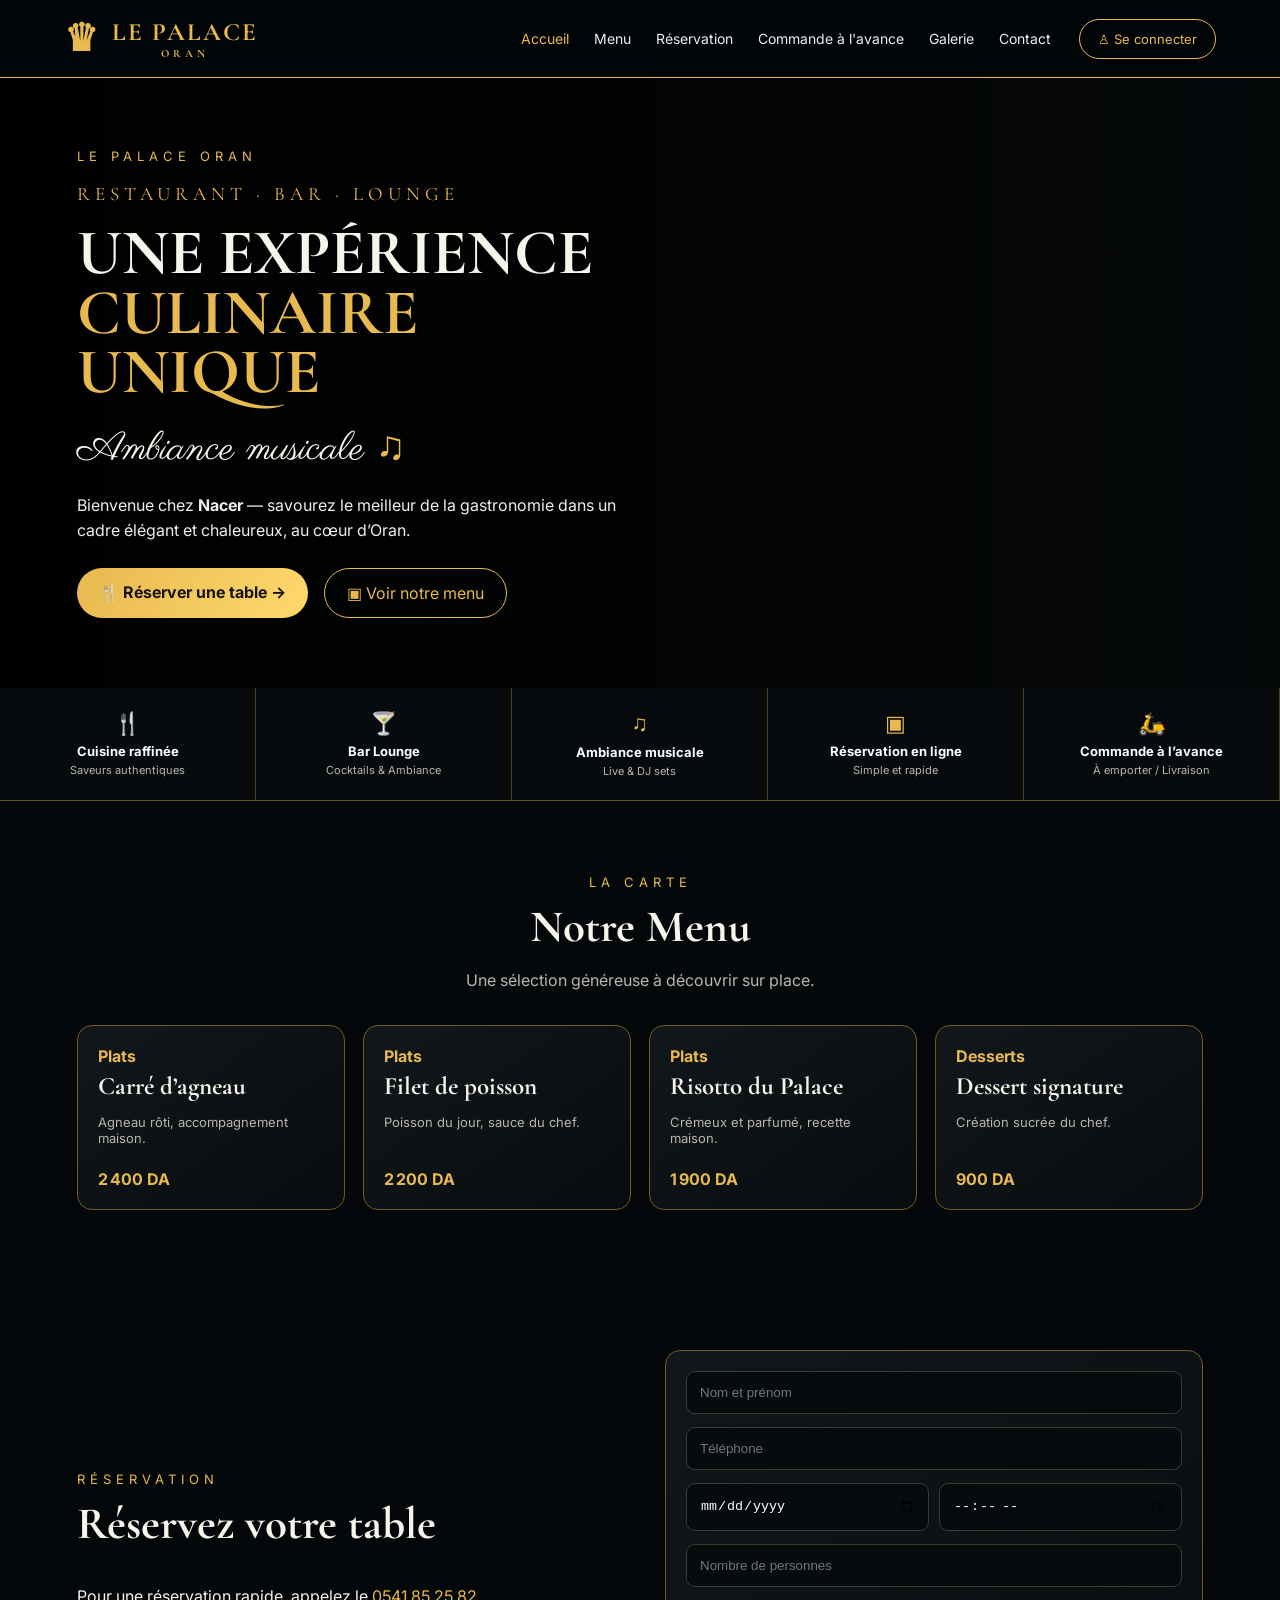
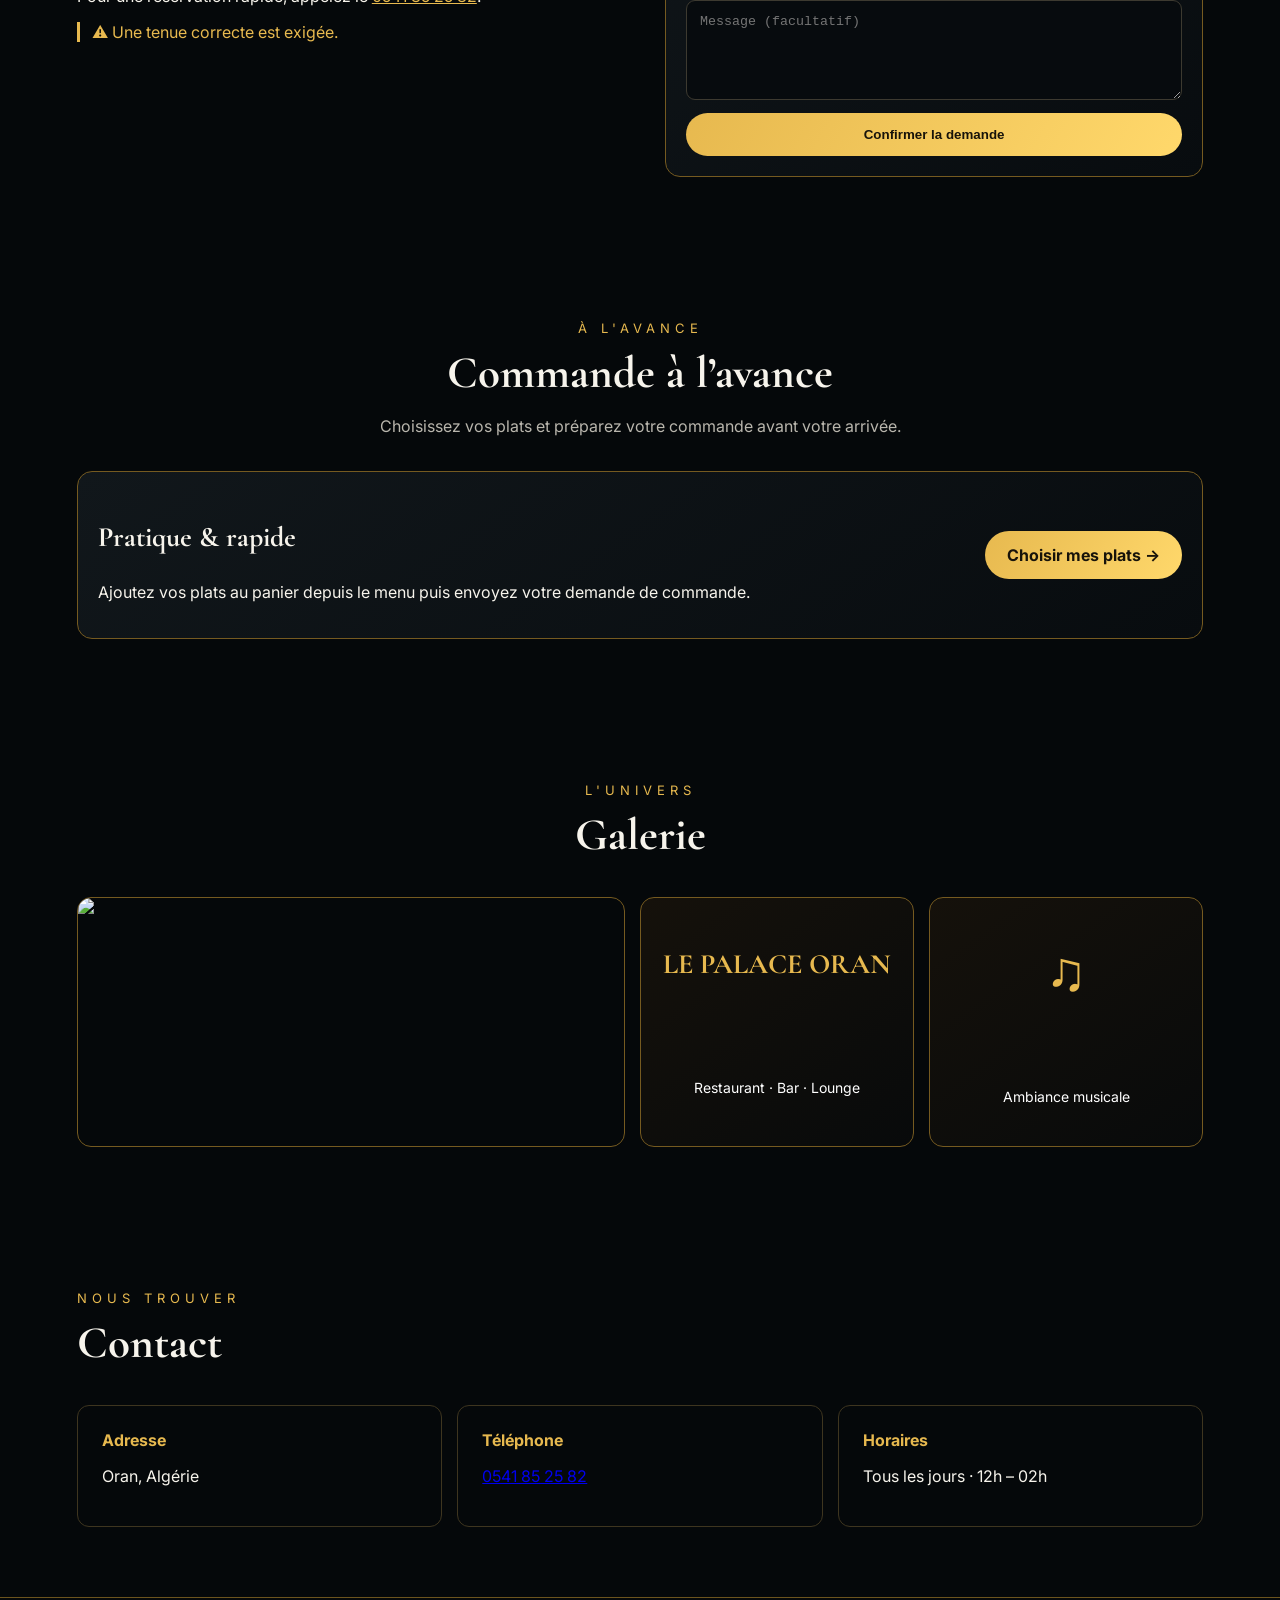
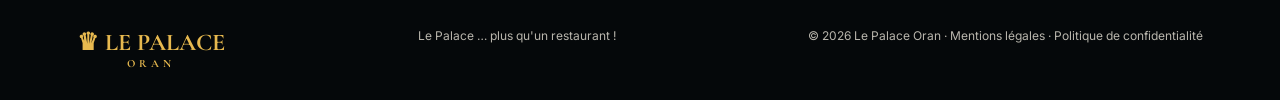
==== index.html @ 6c539586 "Add files via upload" ====
<!doctype html>
<html lang="fr">
<head>
<meta charset="utf-8">
<meta name="viewport" content="width=device-width,initial-scale=1">
<title>Le Palace Oran — Restaurant · Bar · Lounge</title>
<link rel="stylesheet" href="style.css">
</head>
<body>
<header class="nav">
  <a class="brand" href="#accueil"><span class="crown">♛</span><span>LE PALACE<small>ORAN</small></span></a>
  <nav>
    <a class="active" href="#accueil">Accueil</a><a href="#menu">Menu</a><a href="#reservation">Réservation</a>
    <a href="#commande">Commande à l'avance</a><a href="#galerie">Galerie</a><a href="#contact">Contact</a>
  </nav>
  <a class="login" href="../caisse/index.html">♙ Se connecter</a>
</header>

<main>
<section id="accueil" class="hero">
  <div class="hero-overlay"></div>
  <div class="hero-content">
    <div class="eyebrow">LE PALACE ORAN</div>
    <div class="sub">RESTAURANT · BAR · LOUNGE</div>
    <h1>UNE EXPÉRIENCE<br><span>CULINAIRE UNIQUE</span></h1>
    <div class="script">Ambiance musicale <b>♫</b></div>
    <p>Bienvenue chez <strong>Nacer</strong> — savourez le meilleur de la gastronomie dans un cadre élégant et chaleureux, au cœur d’Oran.</p>
    <div class="actions"><a class="btn gold" href="#reservation">🍴 Réserver une table →</a><a class="btn" href="#menu">▣ Voir notre menu</a></div>
  </div>
</section>

<section class="features">
  <div>🍴 <strong>Cuisine raffinée</strong><small>Saveurs authentiques</small></div>
  <div>🍸 <strong>Bar Lounge</strong><small>Cocktails & Ambiance</small></div>
  <div>♫ <strong>Ambiance musicale</strong><small>Live & DJ sets</small></div>
  <div>▣ <strong>Réservation en ligne</strong><small>Simple et rapide</small></div>
  <div>🛵 <strong>Commande à l’avance</strong><small>À emporter / Livraison</small></div>
</section>

<section id="menu" class="section">
  <div class="section-head"><span>LA CARTE</span><h2>Notre Menu</h2><p>Une sélection généreuse à découvrir sur place.</p></div>
  <div id="menuGrid" class="cards"></div>
</section>

<section id="reservation" class="section split">
  <div><div class="section-head left"><span>RÉSERVATION</span><h2>Réservez votre table</h2></div>
  <p>Pour une réservation rapide, appelez le <a class="phone" href="tel:0541852582">0541 85 25 82</a>.</p>
  <p class="notice">⚠️ Une tenue correcte est exigée.</p></div>
  <form id="reservationForm" class="panel">
    <input required placeholder="Nom et prénom">
    <input required type="tel" placeholder="Téléphone">
    <div class="row"><input required type="date"><input required type="time"></div>
    <input required type="number" min="1" max="30" placeholder="Nombre de personnes">
    <textarea placeholder="Message (facultatif)"></textarea>
    <button class="btn gold" type="submit">Confirmer la demande</button>
  </form>
</section>

<section id="commande" class="section">
  <div class="section-head"><span>À L'AVANCE</span><h2>Commande à l’avance</h2><p>Choisissez vos plats et préparez votre commande avant votre arrivée.</p></div>
  <div class="order-box"><div><h3>Pratique & rapide</h3><p>Ajoutez vos plats au panier depuis le menu puis envoyez votre demande de commande.</p></div><a class="btn gold" href="#menu">Choisir mes plats →</a></div>
</section>

<section id="galerie" class="section">
  <div class="section-head"><span>L'UNIVERS</span><h2>Galerie</h2></div>
  <div class="gallery"><img src="assets/facade-originale.jpg"><div class="gallery-card">LE PALACE ORAN<br><small>Restaurant · Bar · Lounge</small></div><div class="gallery-card music">♫<br><small>Ambiance musicale</small></div></div>
</section>

<section id="contact" class="section contact">
  <div class="section-head left"><span>NOUS TROUVER</span><h2>Contact</h2></div>
  <div class="contact-grid"><div><b>Adresse</b><p>Oran, Algérie</p></div><div><b>Téléphone</b><p><a href="tel:0541852582">0541 85 25 82</a></p></div><div><b>Horaires</b><p>Tous les jours · 12h – 02h</p></div></div>
</section>
</main>

<footer><div class="footer-brand">♛ LE PALACE <small>ORAN</small></div><div>Le Palace … plus qu'un restaurant !</div><div>© 2026 Le Palace Oran · Mentions légales · Politique de confidentialité</div></footer>
<script src="client.js"></script>
</body>
</html>
---- style.css ----
@import url('https://fonts.googleapis.com/css2?family=Cormorant+Garamond:wght@500;600;700&family=Inter:wght@400;500;600;700&family=Parisienne&display=swap');
:root{--bg:#05080a;--panel:#0b1014;--gold:#e7b94f;--gold2:#ffd86b;--text:#f7f4ec;--muted:#b9b6ad;--line:#806323}
*{box-sizing:border-box}html{scroll-behavior:smooth}body{margin:0;background:var(--bg);color:var(--text);font-family:Inter,Arial,sans-serif}.nav{height:78px;display:flex;align-items:center;gap:28px;padding:0 5%;position:sticky;top:0;z-index:10;background:rgba(3,6,8,.96);border-bottom:1px solid var(--gold)}.brand{display:flex;align-items:center;gap:12px;color:var(--gold);text-decoration:none;font-family:"Cormorant Garamond",serif;font-size:25px;font-weight:700;letter-spacing:2px}.brand small,.footer-brand small{display:block;font-size:11px;text-align:center;letter-spacing:4px}.crown{font-size:38px}.nav nav{display:flex;gap:25px;margin-left:auto}.nav nav a{color:#eee;text-decoration:none;font-size:14px}.nav nav a:hover,.nav nav .active{color:var(--gold)}.login{border:1px solid var(--gold);border-radius:30px;padding:11px 18px;color:var(--gold);text-decoration:none;font-size:13px}.hero{min-height:530px;background:url("assets/facade-originale.jpg") center/cover;position:relative;display:flex;align-items:center}.hero-overlay{position:absolute;inset:0;background:linear-gradient(90deg,rgba(0,0,0,.9) 0%,rgba(0,0,0,.63) 43%,rgba(0,0,0,.08) 100%)}.hero-content{position:relative;z-index:1;max-width:720px;padding:70px 6%}.eyebrow,.section-head>span{color:var(--gold);letter-spacing:5px;font-size:13px}.sub{margin:18px 0;color:var(--gold);letter-spacing:5px;font-family:"Cormorant Garamond";font-size:19px}.hero h1{font:700 clamp(42px,5vw,68px)/.93 "Cormorant Garamond";margin:0}.hero h1 span{color:var(--gold)}.script{font:40px Parisienne,cursive;margin:20px 0 8px}.script b{color:var(--gold)}.hero p{max-width:580px;color:#eee;line-height:1.6}.actions{display:flex;gap:16px;flex-wrap:wrap;margin-top:24px}.btn{display:inline-block;padding:14px 22px;border:1px solid var(--gold);border-radius:30px;color:var(--gold);background:transparent;text-decoration:none;cursor:pointer}.btn.gold{background:linear-gradient(120deg,var(--gold),var(--gold2));color:#17130a;border:0;font-weight:700}.features{display:grid;grid-template-columns:repeat(5,1fr);gap:0;border-bottom:1px solid #6c541d;background:#070b0e}.features div{padding:22px 15px;text-align:center;border-right:1px solid #4e401e;color:var(--gold);font-size:22px}.features strong{display:block;font-size:13px;color:#fff;margin-top:7px}.features small{display:block;font-size:11px;color:var(--muted);margin-top:4px}.section{padding:70px 6%;max-width:1400px;margin:auto}.section-head{text-align:center;margin-bottom:35px}.section-head.left{text-align:left}.section-head h2{font:700 45px "Cormorant Garamond";margin:8px 0}.section-head p{color:var(--muted)}.cards{display:grid;grid-template-columns:repeat(4,1fr);gap:18px}.menu-card,.panel,.order-box{background:linear-gradient(145deg,#11171b,#080c0f);border:1px solid #755a20;border-radius:15px;padding:20px}.menu-card h3{font-family:"Cormorant Garamond";font-size:25px;margin:5px 0}.menu-card p{color:var(--muted);min-height:42px;font-size:13px}.price{color:var(--gold);font-weight:700}.split{display:grid;grid-template-columns:1fr 1fr;gap:50px;align-items:center}.panel{display:grid;gap:13px}.panel input,.panel textarea{width:100%;background:#070b0e;border:1px solid #3d3a30;color:#fff;border-radius:9px;padding:13px}.panel textarea{min-height:100px}.row{display:grid;grid-template-columns:1fr 1fr;gap:10px}.phone{color:var(--gold)}.notice{color:var(--gold);border-left:3px solid var(--gold);padding-left:12px}.order-box{display:flex;justify-content:space-between;align-items:center;gap:20px}.order-box h3{font:700 28px "Cormorant Garamond"}.gallery{display:grid;grid-template-columns:2fr 1fr 1fr;gap:15px}.gallery img,.gallery-card{min-height:250px;width:100%;border-radius:14px;border:1px solid #755a20;object-fit:cover}.gallery-card{display:grid;place-items:center;text-align:center;background:linear-gradient(145deg,#15110b,#080a0b);font:700 28px "Cormorant Garamond";color:var(--gold)}.gallery-card small{font:14px Inter;color:#fff}.music{font-size:55px}.contact-grid{display:grid;grid-template-columns:repeat(3,1fr);gap:15px}.contact-grid>div{padding:24px;border:1px solid #3e351f;border-radius:12px}.contact-grid b{color:var(--gold)}footer{border-top:1px solid #6c541d;padding:30px 6%;display:flex;justify-content:space-between;gap:20px;flex-wrap:wrap;color:var(--muted);font-size:12px}.footer-brand{font:700 24px "Cormorant Garamond";color:var(--gold)}@media(max-width:900px){.nav{height:auto;min-height:72px;flex-wrap:wrap;padding:12px 4%}.nav nav{order:3;width:100%;overflow:auto;padding-bottom:5px}.features{grid-template-columns:1fr 1fr}.cards{grid-template-columns:1fr 1fr}.split{grid-template-columns:1fr}.gallery{grid-template-columns:1fr}.contact-grid{grid-template-columns:1fr}}@media(max-width:560px){.cards{grid-template-columns:1fr}.hero{min-height:620px}.hero-content{padding:55px 6%}.hero h1{font-size:43px}.features{grid-template-columns:1fr}.nav nav{gap:16px}.nav nav a{white-space:nowrap}.login{display:none}}
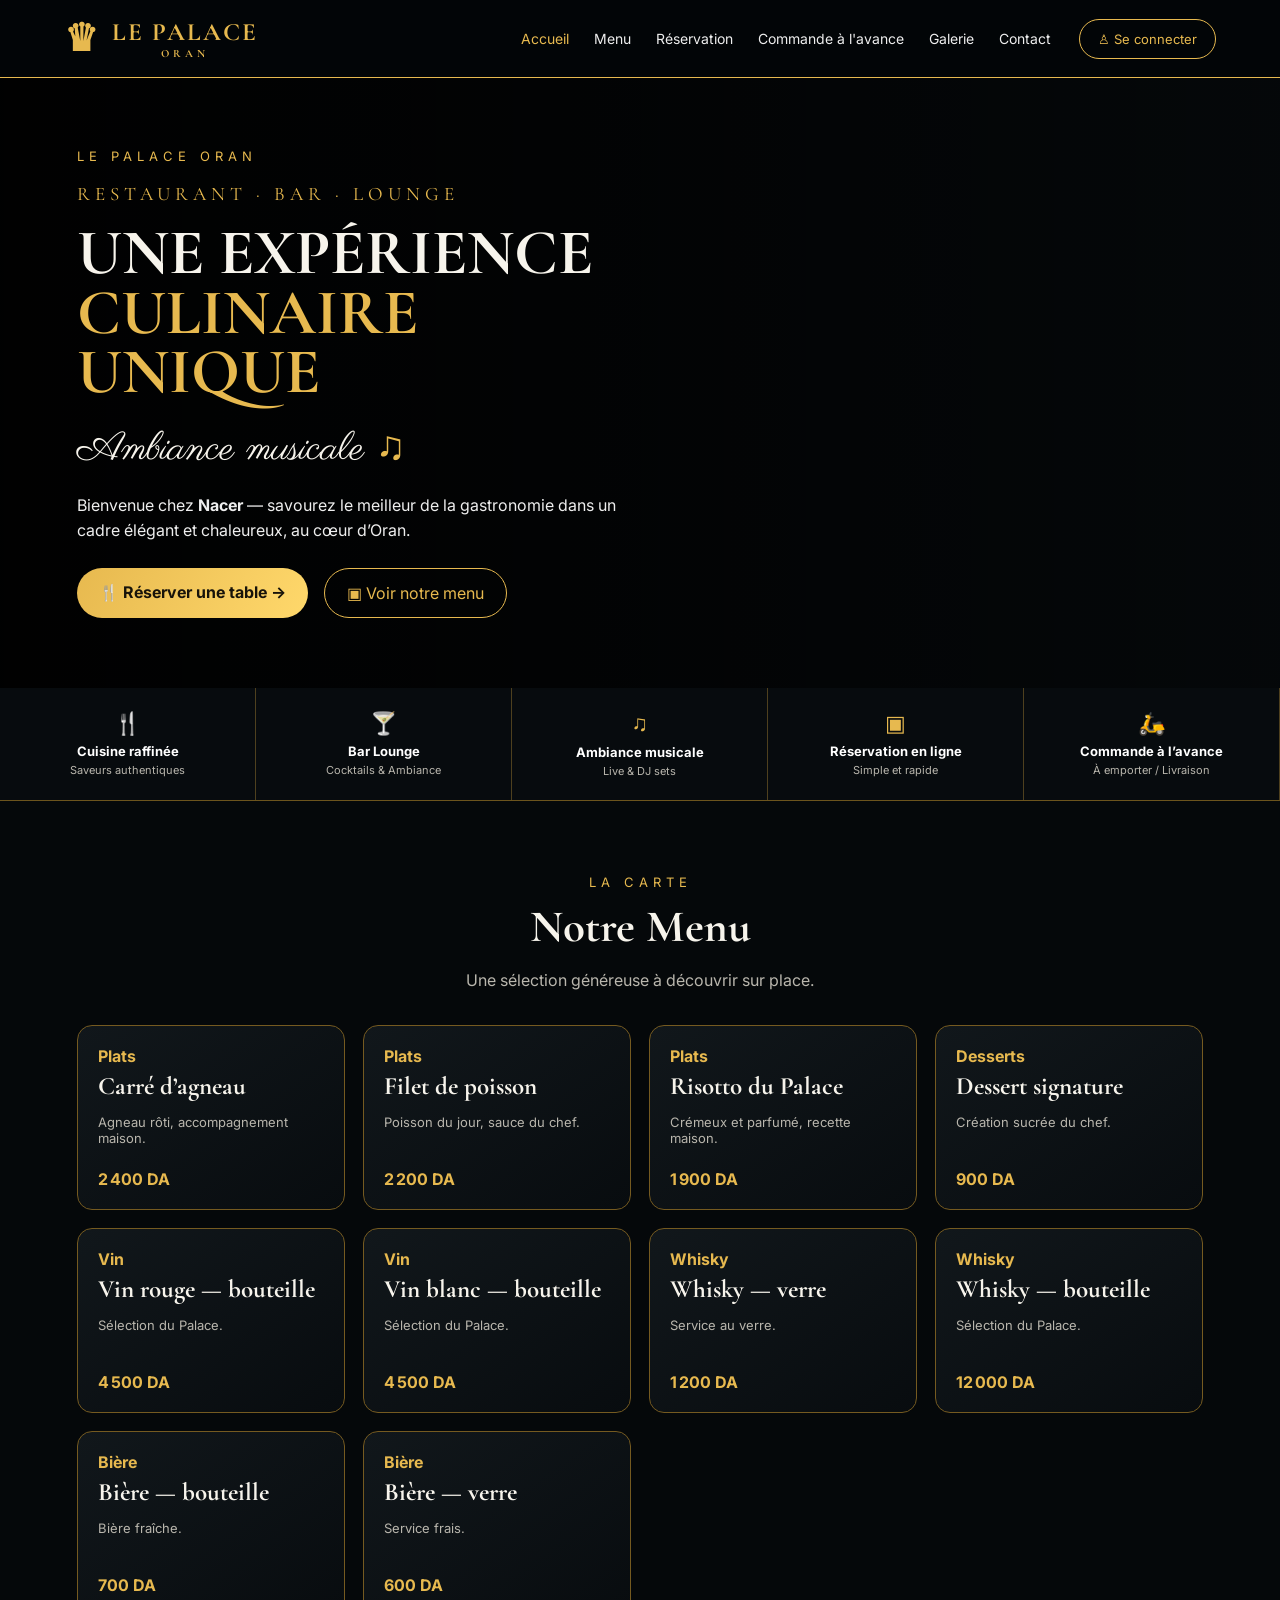
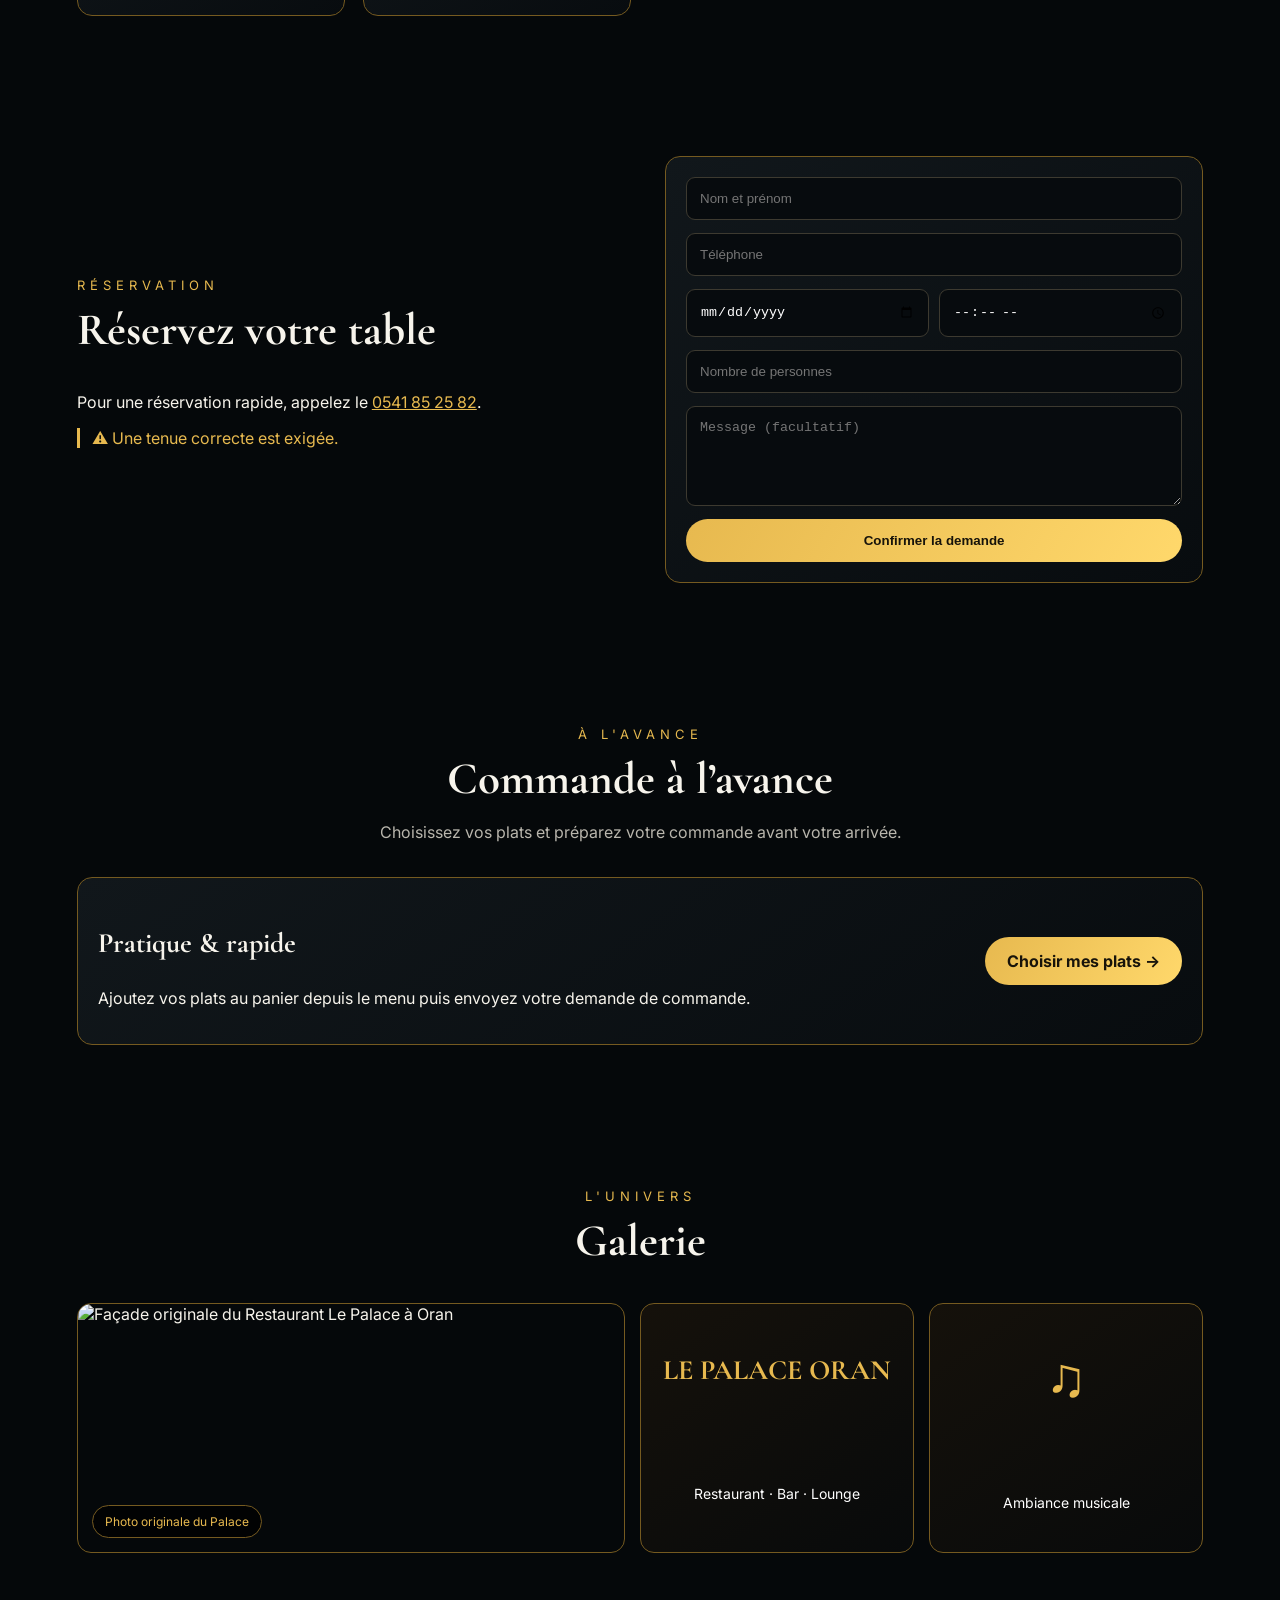
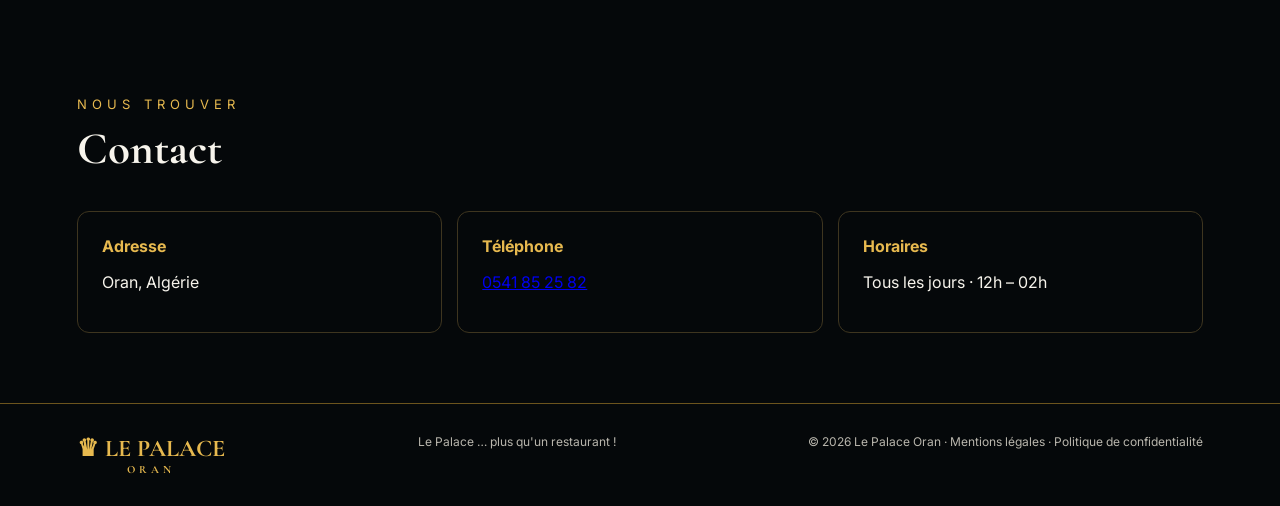
==== commit 14a2e640: "Add files via upload" ====
--- a/index.html
+++ b/index.html
@@ -13,7 +13,7 @@
     <a class="active" href="#accueil">Accueil</a><a href="#menu">Menu</a><a href="#reservation">Réservation</a>
     <a href="#commande">Commande à l'avance</a><a href="#galerie">Galerie</a><a href="#contact">Contact</a>
   </nav>
-  <a class="login" href="../caisse/index.html">♙ Se connecter</a>
+  <a class="login" href="caisse/index.html">♙ Se connecter</a>
 </header>
 
 <main>
@@ -63,7 +63,7 @@
 
 <section id="galerie" class="section">
   <div class="section-head"><span>L'UNIVERS</span><h2>Galerie</h2></div>
-  <div class="gallery"><img src="assets/facade-originale.jpg"><div class="gallery-card">LE PALACE ORAN<br><small>Restaurant · Bar · Lounge</small></div><div class="gallery-card music">♫<br><small>Ambiance musicale</small></div></div>
+  <div class="gallery"><div class="gallery-photo"><img src="assets/facade-originale.jpg" alt="Façade originale du Restaurant Le Palace à Oran"><span>Photo originale du Palace</span></div><div class="gallery-card">LE PALACE ORAN<br><small>Restaurant · Bar · Lounge</small></div><div class="gallery-card music">♫<br><small>Ambiance musicale</small></div></div>
 </section>
 
 <section id="contact" class="section contact">
--- a/style.css
+++ b/style.css
@@ -1,3 +1,4 @@
 @import url('https://fonts.googleapis.com/css2?family=Cormorant+Garamond:wght@500;600;700&family=Inter:wght@400;500;600;700&family=Parisienne&display=swap');
 :root{--bg:#05080a;--panel:#0b1014;--gold:#e7b94f;--gold2:#ffd86b;--text:#f7f4ec;--muted:#b9b6ad;--line:#806323}
-*{box-sizing:border-box}html{scroll-behavior:smooth}body{margin:0;background:var(--bg);color:var(--text);font-family:Inter,Arial,sans-serif}.nav{height:78px;display:flex;align-items:center;gap:28px;padding:0 5%;position:sticky;top:0;z-index:10;background:rgba(3,6,8,.96);border-bottom:1px solid var(--gold)}.brand{display:flex;align-items:center;gap:12px;color:var(--gold);text-decoration:none;font-family:"Cormorant Garamond",serif;font-size:25px;font-weight:700;letter-spacing:2px}.brand small,.footer-brand small{display:block;font-size:11px;text-align:center;letter-spacing:4px}.crown{font-size:38px}.nav nav{display:flex;gap:25px;margin-left:auto}.nav nav a{color:#eee;text-decoration:none;font-size:14px}.nav nav a:hover,.nav nav .active{color:var(--gold)}.login{border:1px solid var(--gold);border-radius:30px;padding:11px 18px;color:var(--gold);text-decoration:none;font-size:13px}.hero{min-height:530px;background:url("assets/facade-originale.jpg") center/cover;position:relative;display:flex;align-items:center}.hero-overlay{position:absolute;inset:0;background:linear-gradient(90deg,rgba(0,0,0,.9) 0%,rgba(0,0,0,.63) 43%,rgba(0,0,0,.08) 100%)}.hero-content{position:relative;z-index:1;max-width:720px;padding:70px 6%}.eyebrow,.section-head>span{color:var(--gold);letter-spacing:5px;font-size:13px}.sub{margin:18px 0;color:var(--gold);letter-spacing:5px;font-family:"Cormorant Garamond";font-size:19px}.hero h1{font:700 clamp(42px,5vw,68px)/.93 "Cormorant Garamond";margin:0}.hero h1 span{color:var(--gold)}.script{font:40px Parisienne,cursive;margin:20px 0 8px}.script b{color:var(--gold)}.hero p{max-width:580px;color:#eee;line-height:1.6}.actions{display:flex;gap:16px;flex-wrap:wrap;margin-top:24px}.btn{display:inline-block;padding:14px 22px;border:1px solid var(--gold);border-radius:30px;color:var(--gold);background:transparent;text-decoration:none;cursor:pointer}.btn.gold{background:linear-gradient(120deg,var(--gold),var(--gold2));color:#17130a;border:0;font-weight:700}.features{display:grid;grid-template-columns:repeat(5,1fr);gap:0;border-bottom:1px solid #6c541d;background:#070b0e}.features div{padding:22px 15px;text-align:center;border-right:1px solid #4e401e;color:var(--gold);font-size:22px}.features strong{display:block;font-size:13px;color:#fff;margin-top:7px}.features small{display:block;font-size:11px;color:var(--muted);margin-top:4px}.section{padding:70px 6%;max-width:1400px;margin:auto}.section-head{text-align:center;margin-bottom:35px}.section-head.left{text-align:left}.section-head h2{font:700 45px "Cormorant Garamond";margin:8px 0}.section-head p{color:var(--muted)}.cards{display:grid;grid-template-columns:repeat(4,1fr);gap:18px}.menu-card,.panel,.order-box{background:linear-gradient(145deg,#11171b,#080c0f);border:1px solid #755a20;border-radius:15px;padding:20px}.menu-card h3{font-family:"Cormorant Garamond";font-size:25px;margin:5px 0}.menu-card p{color:var(--muted);min-height:42px;font-size:13px}.price{color:var(--gold);font-weight:700}.split{display:grid;grid-template-columns:1fr 1fr;gap:50px;align-items:center}.panel{display:grid;gap:13px}.panel input,.panel textarea{width:100%;background:#070b0e;border:1px solid #3d3a30;color:#fff;border-radius:9px;padding:13px}.panel textarea{min-height:100px}.row{display:grid;grid-template-columns:1fr 1fr;gap:10px}.phone{color:var(--gold)}.notice{color:var(--gold);border-left:3px solid var(--gold);padding-left:12px}.order-box{display:flex;justify-content:space-between;align-items:center;gap:20px}.order-box h3{font:700 28px "Cormorant Garamond"}.gallery{display:grid;grid-template-columns:2fr 1fr 1fr;gap:15px}.gallery img,.gallery-card{min-height:250px;width:100%;border-radius:14px;border:1px solid #755a20;object-fit:cover}.gallery-card{display:grid;place-items:center;text-align:center;background:linear-gradient(145deg,#15110b,#080a0b);font:700 28px "Cormorant Garamond";color:var(--gold)}.gallery-card small{font:14px Inter;color:#fff}.music{font-size:55px}.contact-grid{display:grid;grid-template-columns:repeat(3,1fr);gap:15px}.contact-grid>div{padding:24px;border:1px solid #3e351f;border-radius:12px}.contact-grid b{color:var(--gold)}footer{border-top:1px solid #6c541d;padding:30px 6%;display:flex;justify-content:space-between;gap:20px;flex-wrap:wrap;color:var(--muted);font-size:12px}.footer-brand{font:700 24px "Cormorant Garamond";color:var(--gold)}@media(max-width:900px){.nav{height:auto;min-height:72px;flex-wrap:wrap;padding:12px 4%}.nav nav{order:3;width:100%;overflow:auto;padding-bottom:5px}.features{grid-template-columns:1fr 1fr}.cards{grid-template-columns:1fr 1fr}.split{grid-template-columns:1fr}.gallery{grid-template-columns:1fr}.contact-grid{grid-template-columns:1fr}}@media(max-width:560px){.cards{grid-template-columns:1fr}.hero{min-height:620px}.hero-content{padding:55px 6%}.hero h1{font-size:43px}.features{grid-template-columns:1fr}.nav nav{gap:16px}.nav nav a{white-space:nowrap}.login{display:none}}
+*{box-sizing:border-box}html{scroll-behavior:smooth}body{margin:0;background:var(--bg);color:var(--text);font-family:Inter,Arial,sans-serif}.nav{height:78px;display:flex;align-items:center;gap:28px;padding:0 5%;position:sticky;top:0;z-index:10;background:rgba(3,6,8,.96);border-bottom:1px solid var(--gold)}.brand{display:flex;align-items:center;gap:12px;color:var(--gold);text-decoration:none;font-family:"Cormorant Garamond",serif;font-size:25px;font-weight:700;letter-spacing:2px}.brand small,.footer-brand small{display:block;font-size:11px;text-align:center;letter-spacing:4px}.crown{font-size:38px}.nav nav{display:flex;gap:25px;margin-left:auto}.nav nav a{color:#eee;text-decoration:none;font-size:14px}.nav nav a:hover,.nav nav .active{color:var(--gold)}.login{border:1px solid var(--gold);border-radius:30px;padding:11px 18px;color:var(--gold);text-decoration:none;font-size:13px}.hero{min-height:530px;background:url("assets/facade-originale.jpg") center/cover;position:relative;display:flex;align-items:center}.hero-overlay{position:absolute;inset:0;background:linear-gradient(90deg,rgba(0,0,0,.9) 0%,rgba(0,0,0,.63) 43%,rgba(0,0,0,.08) 100%)}.hero-content{position:relative;z-index:1;max-width:720px;padding:70px 6%}.eyebrow,.section-head>span{color:var(--gold);letter-spacing:5px;font-size:13px}.sub{margin:18px 0;color:var(--gold);letter-spacing:5px;font-family:"Cormorant Garamond";font-size:19px}.hero h1{font:700 clamp(42px,5vw,68px)/.93 "Cormorant Garamond";margin:0}.hero h1 span{color:var(--gold)}.script{font:40px Parisienne,cursive;margin:20px 0 8px}.script b{color:var(--gold)}.hero p{max-width:580px;color:#eee;line-height:1.6}.actions{display:flex;gap:16px;flex-wrap:wrap;margin-top:24px}.btn{display:inline-block;padding:14px 22px;border:1px solid var(--gold);border-radius:30px;color:var(--gold);background:transparent;text-decoration:none;cursor:pointer}.btn.gold{background:linear-gradient(120deg,var(--gold),var(--gold2));color:#17130a;border:0;font-weight:700}.features{display:grid;grid-template-columns:repeat(5,1fr);gap:0;border-bottom:1px solid #6c541d;background:#070b0e}.features div{padding:22px 15px;text-align:center;border-right:1px solid #4e401e;color:var(--gold);font-size:22px}.features strong{display:block;font-size:13px;color:#fff;margin-top:7px}.features small{display:block;font-size:11px;color:var(--muted);margin-top:4px}.section{padding:70px 6%;max-width:1400px;margin:auto}.section-head{text-align:center;margin-bottom:35px}.section-head.left{text-align:left}.section-head h2{font:700 45px "Cormorant Garamond";margin:8px 0}.section-head p{color:var(--muted)}.cards{display:grid;grid-template-columns:repeat(4,1fr);gap:18px}.menu-card,.panel,.order-box{background:linear-gradient(145deg,#11171b,#080c0f);border:1px solid #755a20;border-radius:15px;padding:20px}.menu-card h3{font-family:"Cormorant Garamond";font-size:25px;margin:5px 0}.menu-card p{color:var(--muted);min-height:42px;font-size:13px}.price{color:var(--gold);font-weight:700}.split{display:grid;grid-template-columns:1fr 1fr;gap:50px;align-items:center}.panel{display:grid;gap:13px}.panel input,.panel textarea{width:100%;background:#070b0e;border:1px solid #3d3a30;color:#fff;border-radius:9px;padding:13px}.panel textarea{min-height:100px}.row{display:grid;grid-template-columns:1fr 1fr;gap:10px}.phone{color:var(--gold)}.notice{color:var(--gold);border-left:3px solid var(--gold);padding-left:12px}.order-box{display:flex;justify-content:space-between;align-items:center;gap:20px}.order-box h3{font:700 28px "Cormorant Garamond"}.gallery{display:grid;grid-template-columns:2fr 1fr 1fr;gap:15px}.gallery-photo{position:relative;min-height:250px;border-radius:14px;overflow:hidden;border:1px solid #755a20}.gallery-photo img{width:100%;height:100%;display:block;object-fit:cover}.gallery-photo span{position:absolute;left:14px;bottom:14px;background:rgba(0,0,0,.72);border:1px solid #755a20;color:var(--gold);padding:8px 12px;border-radius:20px;font-size:12px}.gallery-card{min-height:250px;width:100%;border-radius:14px;border:1px solid #755a20;object-fit:cover}.gallery-card{display:grid;place-items:center;text-align:center;background:linear-gradient(145deg,#15110b,#080a0b);font:700 28px "Cormorant Garamond";color:var(--gold)}.gallery-card small{font:14px Inter;color:#fff}.music{font-size:55px}.contact-grid{display:grid;grid-template-columns:repeat(3,1fr);gap:15px}.contact-grid>div{padding:24px;border:1px solid #3e351f;border-radius:12px}.contact-grid b{color:var(--gold)}footer{border-top:1px solid #6c541d;padding:30px 6%;display:flex;justify-content:space-between;gap:20px;flex-wrap:wrap;color:var(--muted);font-size:12px}.footer-brand{font:700 24px "Cormorant Garamond";color:var(--gold)}@media(max-width:900px){.nav{height:auto;min-height:72px;flex-wrap:wrap;padding:12px 4%}.nav nav{order:3;width:100%;overflow:auto;padding-bottom:5px}.features{grid-template-columns:1fr 1fr}.cards{grid-template-columns:1fr 1fr}.split{grid-template-columns:1fr}.gallery{grid-template-columns:1fr}.contact-grid{grid-template-columns:1fr}}@media(max-width:560px){.cards{grid-template-columns:1fr}.hero{min-height:620px}.hero-content{padding:55px 6%}.hero h1{font-size:43px}.features{grid-template-columns:1fr}.nav nav{gap:16px}.nav nav a{white-space:nowrap}.login{display:none}}
+.gold-title{font:700 30px "Cormorant Garamond";color:var(--gold)}.order-layout{display:grid;grid-template-columns:2fr 1fr;gap:22px}.order-layout section{padding:0}.order-layout .cards{grid-template-columns:repeat(2,1fr)}.menu-card .add{margin-top:14px;width:100%}.cart{position:sticky;top:95px;height:max-content}.cart-line{display:grid;grid-template-columns:1fr auto auto auto;gap:6px;align-items:center;border-bottom:1px solid #2b2922;padding:10px 0;font-size:13px}.cart-line button{background:#111;color:var(--gold);border:1px solid #55451d;border-radius:6px}.cart-total{margin:18px 0;padding:15px 0;border-top:1px solid #755a20;border-bottom:1px solid #755a20;color:#fff}.cart-total strong{color:var(--gold);float:right}.small-note{font-size:12px;color:var(--muted);line-height:1.5}@media(max-width:900px){.order-layout{grid-template-columns:1fr}.order-layout .cards{grid-template-columns:1fr}.cart{position:static}}
